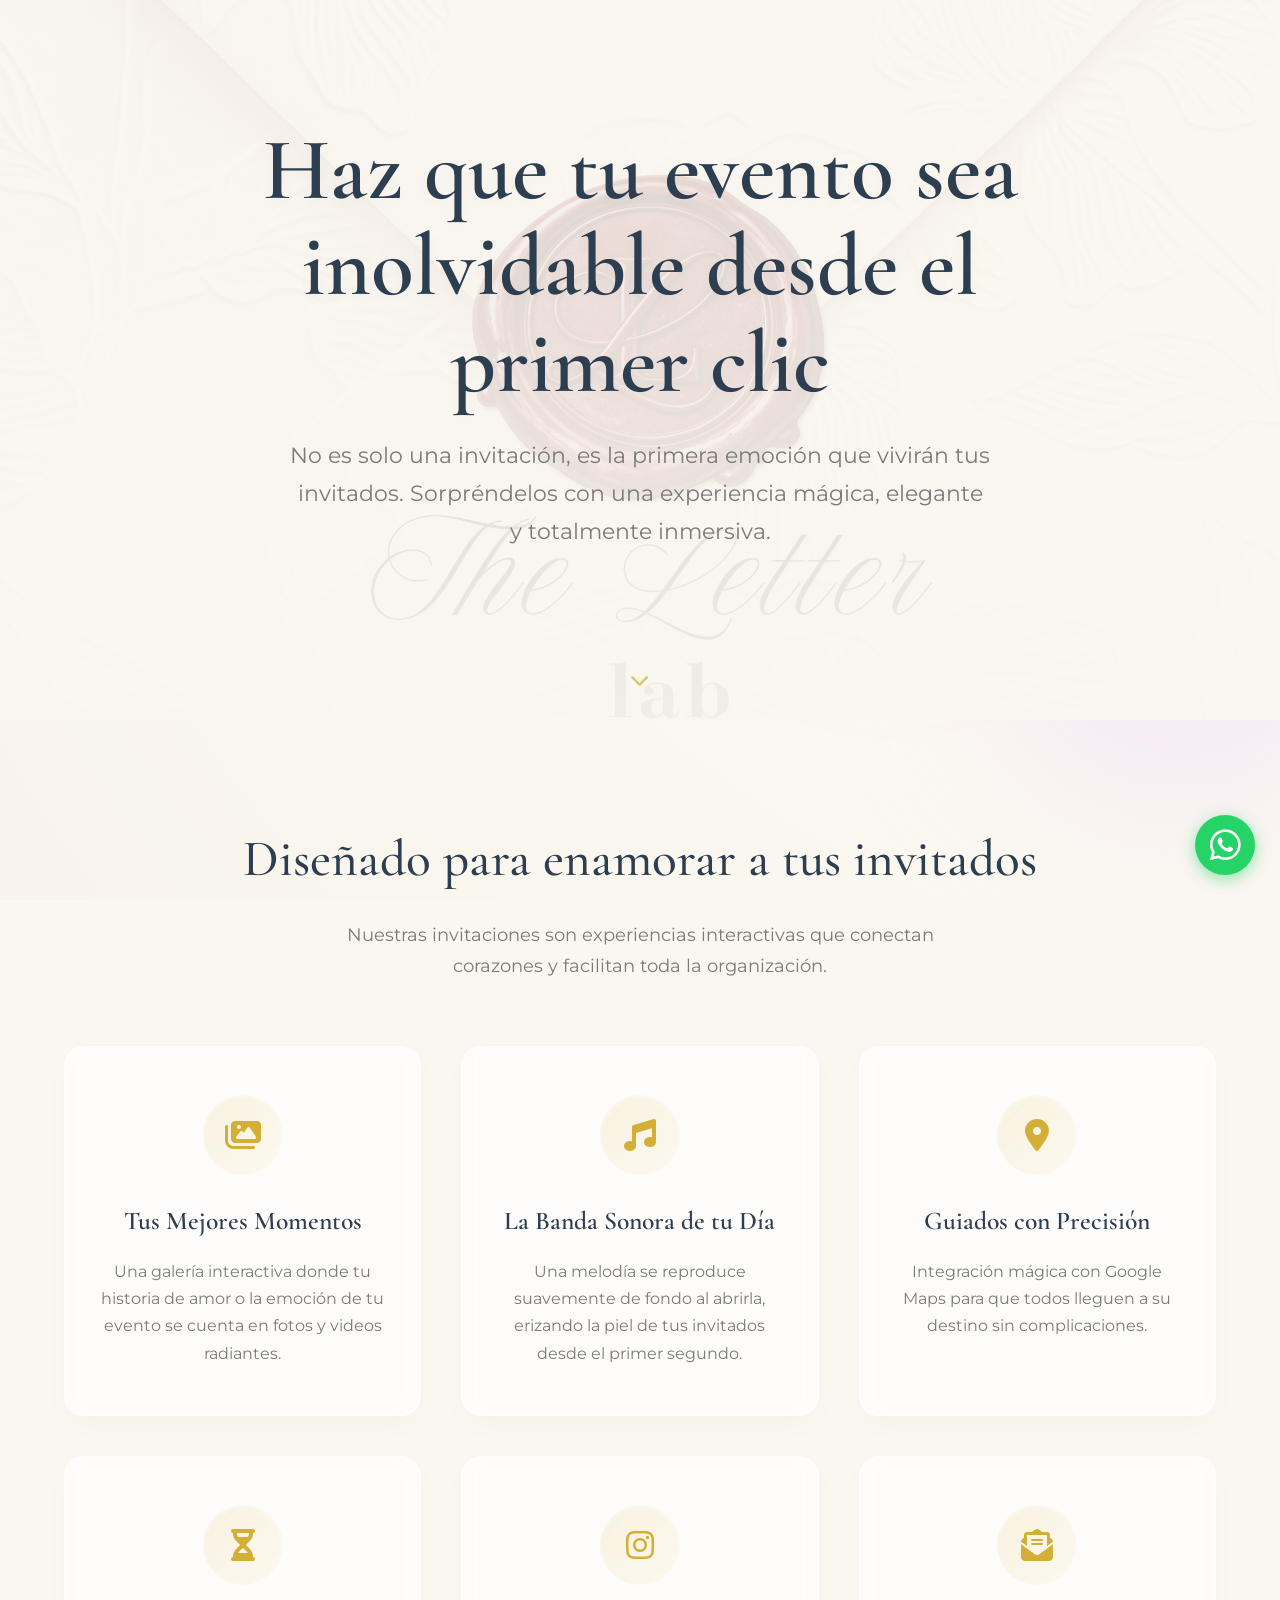
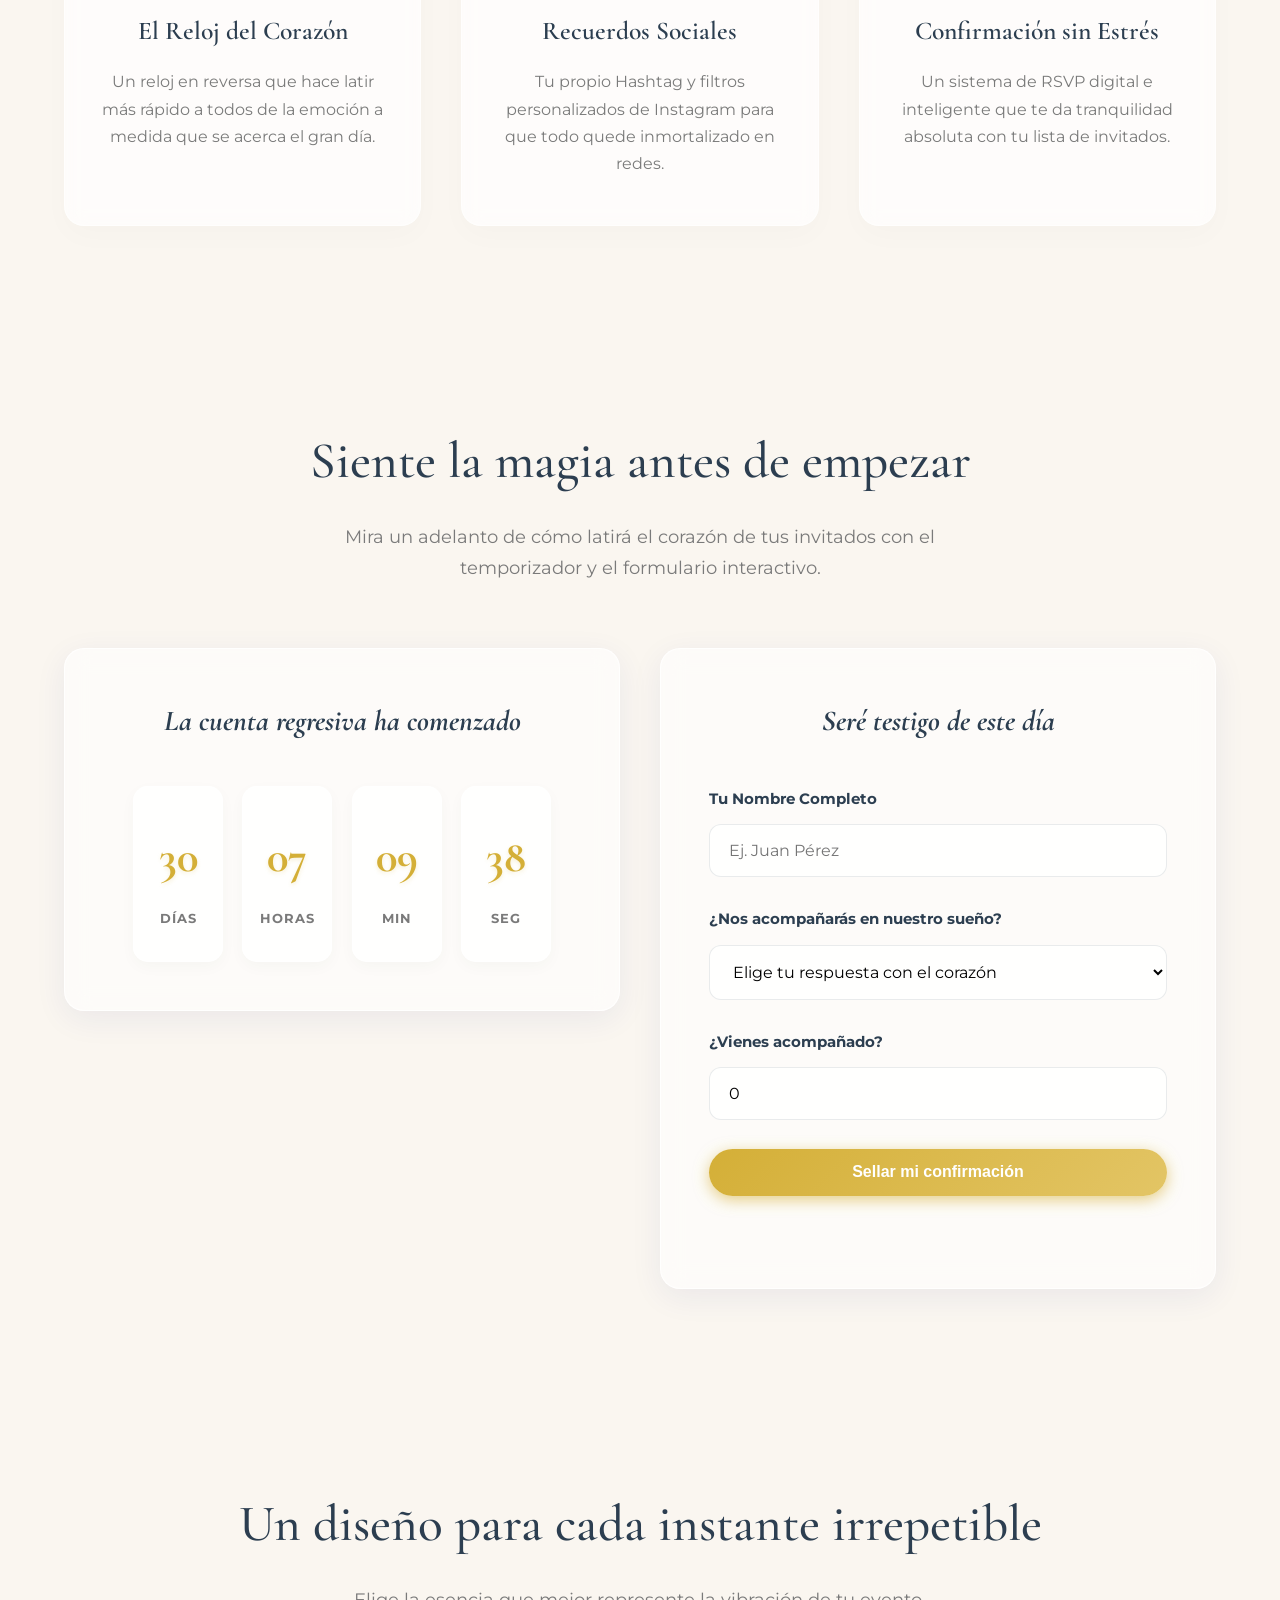
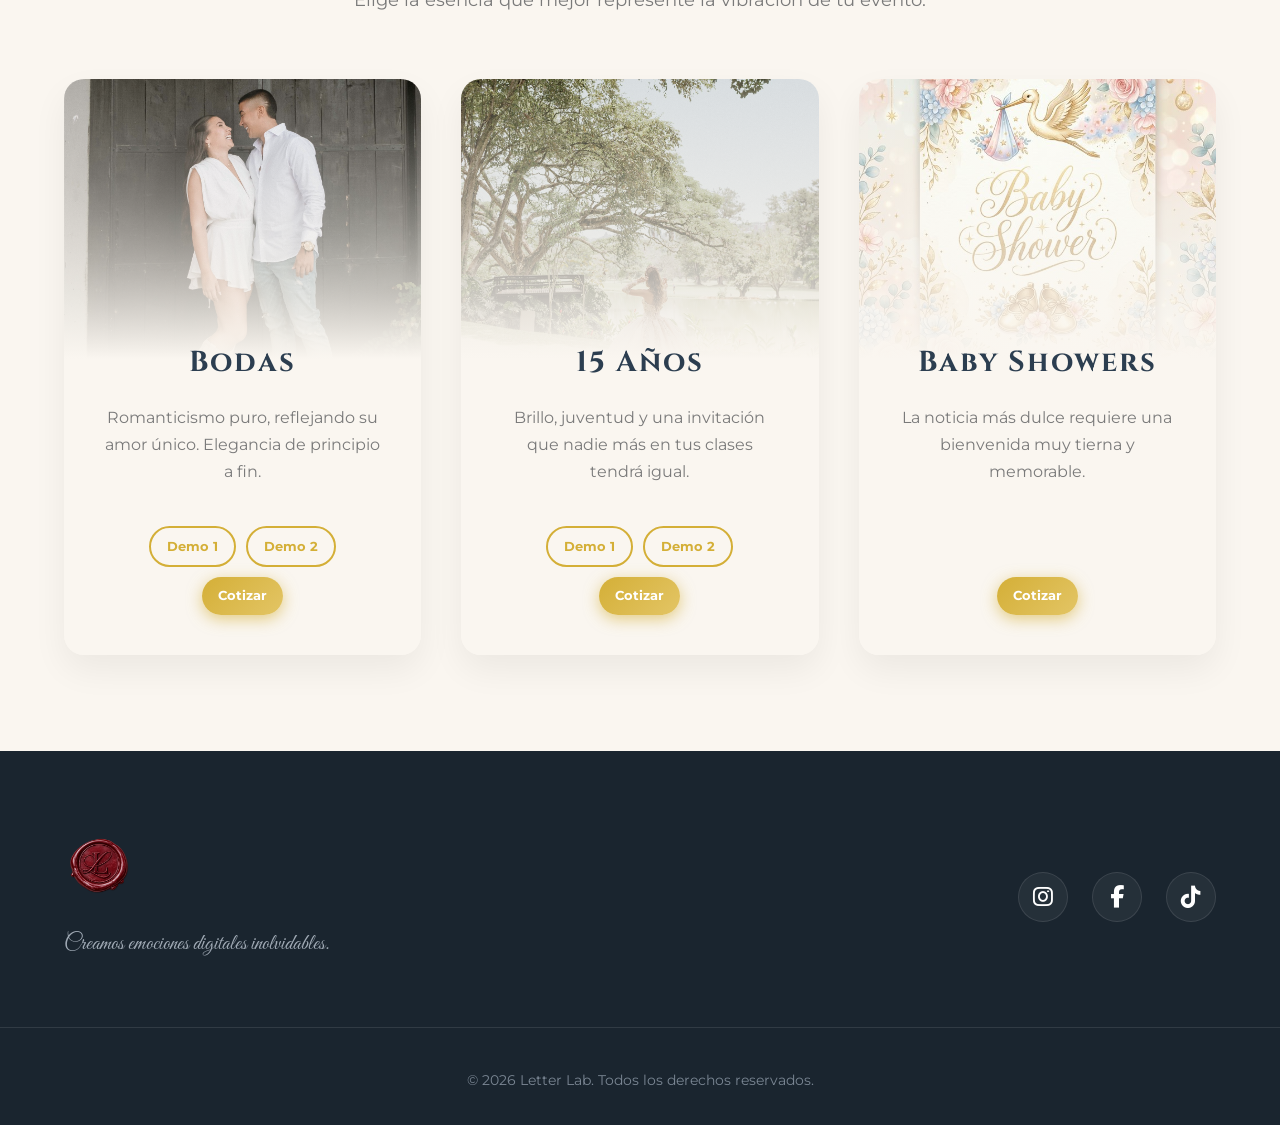
==== index.html @ 0511880d "Add files via upload" ====
<!DOCTYPE html>
<html lang="es">
<head>
    <meta charset="UTF-8">
    <meta name="viewport" content="width=device-width, initial-scale=1.0">
    <title>Letter Lab | Invitaciones Digitales</title>
    <!-- Google Fonts -->
    <link href="https://fonts.googleapis.com/css2?family=Cormorant+Garamond:ital,wght@0,300;0,400;0,500;0,600;0,700;1,400&family=Montserrat:wght@300;400;500;600;700&family=Great+Vibes&family=Cinzel:wght@400;700&display=swap" rel="stylesheet">
    <!-- Font Awesome for Icons -->
    <link rel="stylesheet" href="https://cdnjs.cloudflare.com/ajax/libs/font-awesome/6.4.0/css/all.min.css">
    <link rel="stylesheet" href="styles.css">
</head>
<body>
    <!-- Fondo Mágico (Partículas/Orbes) -->
    <div class="magic-background">
        <div class="orb orb-1"></div>
        <div class="orb orb-2"></div>
        <div class="orb orb-3"></div>
    </div>



    <main>
        <!-- Hero Section -->
        <section class="hero reveal">
            <div class="hero-content container">
                <h1 class="split-text">Haz que tu evento sea inolvidable desde el primer clic</h1>
                <p>No es solo una invitación, es la primera emoción que vivirán tus invitados. Sorpréndelos con una experiencia mágica, elegante y totalmente inmersiva.</p>
            </div>
            <!-- Scroll Indicator -->
            <div class="scroll-indicator">
                <i class="fa-solid fa-chevron-down bounce"></i>
            </div>
        </section>

        <!-- Features Section -->
        <section class="features container section-padding">
            <div class="section-header reveal">
                <h2>Diseñado para enamorar a tus invitados</h2>
                <p>Nuestras invitaciones son experiencias interactivas que conectan corazones y facilitan toda la organización.</p>
            </div>
            <div class="features-grid">
                <div class="feature-card reveal" style="transition-delay: 0.1s;">
                    <div class="icon-wrapper floating-icon"><i class="fa-solid fa-images"></i></div>
                    <h3>Tus Mejores Momentos</h3>
                    <p>Una galería interactiva donde tu historia de amor o la emoción de tu evento se cuenta en fotos y videos radiantes.</p>
                </div>
                <div class="feature-card reveal" style="transition-delay: 0.2s;">
                    <div class="icon-wrapper floating-icon"><i class="fa-solid fa-music"></i></div>
                    <h3>La Banda Sonora de tu Día</h3>
                    <p>Una melodía se reproduce suavemente de fondo al abrirla, erizando la piel de tus invitados desde el primer segundo.</p>
                </div>
                <div class="feature-card reveal" style="transition-delay: 0.3s;">
                    <div class="icon-wrapper floating-icon"><i class="fa-solid fa-location-dot"></i></div>
                    <h3>Guiados con Precisión</h3>
                    <p>Integración mágica con Google Maps para que todos lleguen a su destino sin complicaciones.</p>
                </div>
                <div class="feature-card reveal" style="transition-delay: 0.4s;">
                    <div class="icon-wrapper floating-icon"><i class="fa-solid fa-hourglass-half"></i></div>
                    <h3>El Reloj del Corazón</h3>
                    <p>Un reloj en reversa que hace latir más rápido a todos de la emoción a medida que se acerca el gran día.</p>
                </div>
                <div class="feature-card reveal" style="transition-delay: 0.5s;">
                    <div class="icon-wrapper floating-icon"><i class="fa-brands fa-instagram"></i></div>
                    <h3>Recuerdos Sociales</h3>
                    <p>Tu propio Hashtag y filtros personalizados de Instagram para que todo quede inmortalizado en redes.</p>
                </div>
                <div class="feature-card reveal" style="transition-delay: 0.6s;">
                    <div class="icon-wrapper floating-icon"><i class="fa-solid fa-envelope-open-text"></i></div>
                    <h3>Confirmación sin Estrés</h3>
                    <p>Un sistema de RSVP digital e inteligente que te da tranquilidad absoluta con tu lista de invitados.</p>
                </div>
            </div>
        </section>

        <!-- Demo Section -->
        <section class="demo-section section-padding">
            <div class="container">
                <div class="section-header reveal">
                    <h2>Siente la magia antes de empezar</h2>
                    <p>Mira un adelanto de cómo latirá el corazón de tus invitados con el temporizador y el formulario interactivo.</p>
                </div>
                
                <div class="demo-container">
                    <!-- Countdown Demo -->
                    <div class="countdown-demo card glass-card reveal" style="transition-delay: 0.1s;">
                        <h3>La cuenta regresiva ha comenzado</h3>
                        <div class="countdown-timer" id="countdown">
                            <div class="time-box">
                                <span class="time-value" id="days">00</span>
                                <span class="time-label">Días</span>
                            </div>
                            <div class="time-box">
                                <span class="time-value" id="hours">00</span>
                                <span class="time-label">Horas</span>
                            </div>
                            <div class="time-box">
                                <span class="time-value" id="minutes">00</span>
                                <span class="time-label">Min</span>
                            </div>
                            <div class="time-box">
                                <span class="time-value" id="seconds">00</span>
                                <span class="time-label">Seg</span>
                            </div>
                        </div>
                    </div>

                    <!-- RSVP Form Demo -->
                    <div class="rsvp-demo card glass-card reveal" style="transition-delay: 0.3s;">
                        <h3>Seré testigo de este día</h3>
                        <form id="rsvp-form" class="rsvp-form">
                            <div class="form-group">
                                <label for="name">Tu Nombre Completo</label>
                                <input type="text" id="name" name="name" required placeholder="Ej. Juan Pérez">
                            </div>
                            <div class="form-group">
                                <label for="attendance">¿Nos acompañarás en nuestro sueño?</label>
                                <select id="attendance" name="attendance" required>
                                    <option value="" disabled selected>Elige tu respuesta con el corazón</option>
                                    <option value="yes">¡Sí, estaré allí celebrando!</option>
                                    <option value="no">Lamentablemente los acompañaré de corazón</option>
                                </select>
                            </div>
                            <div class="form-group">
                                <label for="guests">¿Vienes acompañado?</label>
                                <input type="number" id="guests" name="guests" min="0" max="5" value="0">
                            </div>
                            <button type="submit" class="btn btn-primary btn-block btn-magic">Sellar mi confirmación</button>
                            <p id="form-message" class="form-message"></p>
                        </form>
                    </div>
                </div>
            </div>
        </section>

        <!-- Categories Section -->
        <section class="categories container section-padding">
            <div class="section-header reveal">
                <h2>Un diseño para cada instante irrepetible</h2>
                <p>Elige la esencia que mejor represente la vibración de tu evento.</p>
            </div>
            <div class="categories-grid">
                <!-- Card 1 -->
                <div class="category-card reveal" style="transition-delay: 0.1s;">
                    <div class="card-image bg-bodas">
                        <div class="overlay gradient-overlay"></div>
                    </div>
                    <div class="card-content glassmorphism">
                        <h3>Bodas</h3>
                        <p>Romanticismo puro, reflejando su amor único. Elegancia de principio a fin.</p>
                        <div style="display: flex; gap: 10px; justify-content: center; flex-wrap: wrap;">
                            <a href="WEDDING INVITATION/index.html" target="_blank" class="btn btn-secondary" style="font-size: 0.8rem; padding: 0.5rem 1rem;">Demo 1</a>
                            <a href="WEDDING INVITATION 2/index.html" target="_blank" class="btn btn-secondary" style="font-size: 0.8rem; padding: 0.5rem 1rem;">Demo 2</a>
                            <a href="https://wa.me/1234567890?text=Quiero%20conocer%20la%20magia%20para%20mi%20Boda" target="_blank" class="btn btn-primary" style="font-size: 0.8rem; padding: 0.5rem 1rem;">Cotizar</a>
                        </div>
                    </div>
                </div>
                <!-- Card 2 -->
                <div class="category-card reveal" style="transition-delay: 0.2s;">
                    <div class="card-image bg-15">
                        <div class="overlay gradient-overlay"></div>
                    </div>
                    <div class="card-content glassmorphism">
                        <h3>15 Años</h3>
                        <p>Brillo, juventud y una invitación que nadie más en tus clases tendrá igual.</p>
                        <div style="display: flex; gap: 10px; justify-content: center; flex-wrap: wrap;">
                            <a href="INVITACION DIGITAL 15 AÑOS/index.html" target="_blank" class="btn btn-secondary" style="font-size: 0.8rem; padding: 0.5rem 1rem;">Demo 1</a>
                            <a href="INVITACION DIGITAL 15 AÑOS 2/index.html" target="_blank" class="btn btn-secondary" style="font-size: 0.8rem; padding: 0.5rem 1rem;">Demo 2</a>
                            <a href="https://wa.me/1234567890?text=Quiero%20conocer%20la%20magia%20para%20mis%2015" target="_blank" class="btn btn-primary" style="font-size: 0.8rem; padding: 0.5rem 1rem;">Cotizar</a>
                        </div>
                    </div>
                </div>
                <!-- Card 3 -->
                <div class="category-card reveal" style="transition-delay: 0.3s;">
                    <div class="card-image bg-baby">
                        <div class="overlay gradient-overlay"></div>
                    </div>
                    <div class="card-content glassmorphism">
                        <h3>Baby Showers</h3>
                        <p>La noticia más dulce requiere una bienvenida muy tierna y memorable.</p>
                        <div style="display: flex; gap: 10px; justify-content: center; flex-wrap: wrap;">
                            <a href="https://wa.me/1234567890?text=Quiero%20conocer%20la%20magia%20para%20mi%20Baby%20Shower" target="_blank" class="btn btn-primary" style="font-size: 0.8rem; padding: 0.5rem 1rem;">Cotizar</a>
                        </div>
                    </div>
                </div>
            </div>
        </section>
    </main>

    <!-- Footer -->
    <footer class="footer reveal">
        <div class="container footer-content">
            <div class="footer-brand">
                <img src="Logo letter lab .PNG" alt="Letter Lab Logo" class="footer-logo">
                <p>Creamos emociones digitales inolvidables.</p>
            </div>
            <div class="footer-social">
                <a href="#" aria-label="Instagram"><i class="fa-brands fa-instagram"></i></a>
                <a href="#" aria-label="Facebook"><i class="fa-brands fa-facebook-f"></i></a>
                <a href="#" aria-label="TikTok"><i class="fa-brands fa-tiktok"></i></a>
            </div>
        </div>
        <div class="footer-bottom">
            <p>&copy; 2026 Letter Lab. Todos los derechos reservados.</p>
        </div>
    </footer>

    <!-- Botón Whatsapp Flotante Mágico -->
    <a href="https://wa.me/1234567890" class="floating-wa pulse-wa" target="_blank" aria-label="Chat en WhatsApp">
        <i class="fa-brands fa-whatsapp"></i>
        <span class="tooltip-wa">¡Creemos magia!</span>
    </a>

    <script src="script.js"></script>
</body>
</html>
---- styles.css ----
/* --- Variables & Base Styles --- */
:root {
    /* Magical color palette: Dreams & Champagne Gold */
    --primary-color: #D4AF37; /* Metallic Gold */
    --primary-hover: #b38b43;
    --primary-glow: rgba(212, 175, 55, 0.6);
    --secondary-color: #2c3e50; 
    --bg-color: #FAF6F0; /* Warm elegant off-white */
    --bg-alt: #F0EAE1;
    --text-color: #4a4a4a; /* Softer profound text */
    --text-light: #7a7a7a;
    --white: #ffffff;
    --border-radius: 20px;
    --transition: all 0.4s cubic-bezier(0.25, 0.8, 0.25, 1);
    
    --font-heading: 'Cormorant Garamond', serif;
    --font-body: 'Montserrat', sans-serif;
    --font-accent: 'Great Vibes', cursive;
    --font-display: 'Cinzel', serif;
    
    --glass-bg: rgba(255, 255, 255, 0.6);
    --glass-border: rgba(255, 255, 255, 0.8);
    --glass-shadow: 0 8px 32px 0 rgba(31, 38, 135, 0.07);
}

* {
    margin: 0;
    padding: 0;
    box-sizing: border-box;
    scroll-behavior: smooth;
}

html {
    overflow-x: hidden;
    width: 100%;
    margin: 0;
    padding: 0;
    box-sizing: border-box;
}

body {
    font-family: var(--font-body);
    background-color: var(--bg-color);
    color: var(--text-color);
    line-height: 1.7;
    -webkit-font-smoothing: antialiased;
    width: 100%;
    overflow-x: hidden;
    position: relative;
    margin: 0;
    padding: 0;
}

/* Base magical background */
.magic-background {
    position: fixed;
    top: 0;
    left: 0;
    width: 100vw;
    height: 100vh;
    z-index: -1;
    overflow: hidden;
    background: radial-gradient(circle at top right, #fffdf8, #f8f4eb);
}

/* Floating Orbs for "Magical" effect */
.orb {
    position: absolute;
    border-radius: 50%;
    filter: blur(80px);
    opacity: 0.4;
    animation: floatOrb 20s infinite ease-in-out;
}

.orb-1 {
    width: 300px;
    height: 300px;
    background: #FFDDA1;
    top: -100px;
    left: -100px;
    animation-delay: 0s;
}

.orb-2 {
    width: 400px;
    height: 400px;
    background: #E8D3F9; /* Very faint magical lavender */
    bottom: 10%;
    right: -100px;
    animation-delay: -5s;
}

.orb-3 {
    width: 250px;
    height: 250px;
    background: #D4AF37;
    top: 40%;
    left: 60%;
    animation-delay: -10s;
    opacity: 0.15;
}

@keyframes floatOrb {
    0%, 100% { transform: translate(0, 0) scale(1); }
    25% { transform: translate(50px, 50px) scale(1.1); }
    50% { transform: translate(0, 100px) scale(0.9); }
    75% { transform: translate(-50px, 50px) scale(1.05); }
}


img {
    max-width: 100%;
    height: auto;
    display: block;
}

a {
    text-decoration: none;
    color: inherit;
    transition: var(--transition);
}

/* --- UI Classes --- */
.container {
    width: 90%;
    max-width: 1200px;
    margin: 0 auto;
}

.section-padding {
    padding: 6rem 0;
}

.section-header {
    text-align: center;
    margin-bottom: 4rem;
}

.section-header h2 {
    font-family: var(--font-heading);
    font-size: clamp(2.2rem, 5vw, 3.2rem);
    font-weight: 500;
    color: var(--secondary-color);
    margin-bottom: 1rem;
}

.section-header p {
    color: var(--text-light);
    max-width: 650px;
    margin: 0 auto;
    font-size: clamp(1rem, 2vw, 1.15rem);
}

/* Glassmorphism utility */
.glass-card {
    background: var(--glass-bg);
    backdrop-filter: blur(12px);
    -webkit-backdrop-filter: blur(12px);
    border: 1px solid var(--glass-border);
    box-shadow: var(--glass-shadow);
}

/* Scroll Reveal Animations */
.reveal {
    opacity: 0;
    transform: translateY(30px);
    transition: opacity 1.2s cubic-bezier(0.2, 0.8, 0.2, 1), transform 1.2s cubic-bezier(0.2, 0.8, 0.2, 1);
}

.reveal.active {
    opacity: 1;
    transform: translateY(0);
}

/* Magical Floating Animation */
@keyframes magicalFloat {
    0% { transform: translateY(0); }
    50% { transform: translateY(-10px); }
    100% { transform: translateY(0); }
}

.floating-icon {
    animation: magicalFloat 4s ease-in-out infinite;
}

/* --- Buttons --- */
.btn {
    display: inline-flex;
    align-items: center;
    justify-content: center;
    gap: 0.5rem;
    padding: 0.9rem 1.8rem;
    border-radius: 50px;
    font-weight: 700;
    transition: var(--transition);
    cursor: pointer;
    border: none;
    text-align: center;
    font-size: 1rem;
    position: relative;
    overflow: hidden;
    z-index: 1;
}

.btn-primary {
    background: linear-gradient(135deg, var(--primary-color), #E3C565);
    color: var(--white);
    box-shadow: 0 4px 15px var(--primary-glow);
}

.btn-primary::before {
    content: '';
    position: absolute;
    top: 0; left: -100%; width: 100%; height: 100%;
    background: linear-gradient(90deg, transparent, rgba(255,255,255,0.4), transparent);
    transition: 0.5s;
    z-index: -1;
}

.btn-primary:hover {
    transform: translateY(-3px) scale(1.02);
    box-shadow: 0 8px 25px var(--primary-glow);
    color: var(--white);
}

.btn-primary:hover::before {
    left: 100%;
}

.btn-secondary {
    background-color: transparent;
    border: 2px solid var(--primary-color);
    color: var(--primary-color);
}

.btn-secondary:hover {
    background-color: var(--primary-color);
    color: var(--white);
    box-shadow: 0 5px 15px var(--primary-glow);
    transform: translateY(-2px);
}

.btn-outline {
    border: 1px solid rgba(44, 62, 80, 0.3);
    color: var(--secondary-color);
    padding: 0.6rem 1.5rem;
    font-size: 0.9rem;
    border-radius: 30px;
    backdrop-filter: blur(5px);
}

.btn-outline:hover {
    background-color: var(--secondary-color);
    color: var(--white);
    border-color: var(--secondary-color);
}

.btn-large {
    padding: 1.2rem 2.5rem;
    font-size: 1.15rem;
}

.btn-block {
    width: 100%;
}



/* --- Hero Section --- */
.hero {
    min-height: 80vh;
    display: flex;
    align-items: center;
    position: relative;
    /* Por defecto para PC: Cover suave con gradiente a 0.85 */
    background: linear-gradient(to bottom, rgba(250,246,240,0.85), rgba(250,246,240,0.95)), url("Logo y nombre sobre .jpg.jpeg") center/cover no-repeat;
    text-align: center;
}

@media (max-width: 767px) {
    .hero {
        /* Volvemos a un layout sólido universal. Eliminamos vw que rompe en algunos iPhones */
        min-height: 80vh;
        padding-top: 15%; /* Espacio seguro genérico */
        padding-bottom: 2rem;
        
        /* Imagen de fondo centrada cubriendo todo (el iPhone hará el zoom necesario) y oscurecida para leer todo bien a cualquier tamaño */
        background: linear-gradient(to bottom, rgba(250,246,240,0.8) 0%, rgba(250,246,240,0.95) 100%), url("Logo y nombre sobre .jpg.jpeg") center/cover no-repeat;
    }
}

.hero-content {
    max-width: 850px;
    margin: 0 auto;
    z-index: 10;
}

.badge {
    display: inline-block;
    background: linear-gradient(135deg, rgba(212, 175, 55, 0.2), rgba(212, 175, 55, 0.05));
    border: 1px solid rgba(212, 175, 55, 0.3);
    color: var(--primary-color);
    padding: 0.5rem 1.5rem;
    border-radius: 20px;
    font-weight: 700;
    font-size: 0.85rem;
    margin-bottom: 1.8rem;
    letter-spacing: 2px;
    text-transform: uppercase;
}

.glowing-pulse {
    animation: glowPulse 2s infinite alternate;
}

@keyframes glowPulse {
    0% { box-shadow: 0 0 5px rgba(212,175,55,0.1); }
    100% { box-shadow: 0 0 15px rgba(212,175,55,0.5); border-color: rgba(212,175,55,0.6); }
}

.hero h1 {
    font-family: var(--font-heading);
    font-size: clamp(3.5rem, 8vw, 5.5rem);
    font-weight: 600;
    color: var(--secondary-color);
    margin-bottom: 1.5rem;
    line-height: 1.1;
    text-shadow: 0 4px 15px rgba(0,0,0,0.03);
}

.hero p {
    font-size: clamp(1.1rem, 2.5vw, 1.4rem);
    color: var(--text-light);
    margin-bottom: 3rem;
    max-width: 700px;
    margin-left: auto;
    margin-right: auto;
}

.scroll-indicator {
    position: absolute;
    bottom: 30px;
    left: 50%;
    transform: translateX(-50%);
    display: flex;
    flex-direction: column;
    align-items: center;
    color: var(--primary-color);
    font-size: 0.85rem;
    font-weight: 600;
    letter-spacing: 1px;
    text-transform: uppercase;
    opacity: 0.7;
}

.bounce {
    margin-top: 10px;
    font-size: 1.2rem;
    animation: bounce 2s infinite;
}

@keyframes bounce {
    0%, 20%, 50%, 80%, 100% { transform: translateY(0); }
    40% { transform: translateY(-10px); }
    60% { transform: translateY(-5px); }
}

/* --- Features Section (Grid) --- */
.features {
    position: relative;
    z-index: 2;
}

.features-grid {
    display: grid;
    grid-template-columns: 1fr;
    gap: 2.5rem;
}

.feature-card {
    background: rgba(255, 255, 255, 0.7);
    backdrop-filter: blur(10px);
    padding: 3rem 2rem;
    border-radius: var(--border-radius);
    text-align: center;
    transition: var(--transition);
    border: 1px solid rgba(255,255,255,0.5);
    box-shadow: 0 10px 30px rgba(0,0,0,0.02);
    position: relative;
    overflow: hidden;
    z-index: 1;
}

.feature-card::before {
    content: '';
    position: absolute;
    top: 0;
    left: -150%;
    width: 60%;
    height: 100%;
    background: linear-gradient(to right, transparent, rgba(255,255,255,0.7), transparent);
    transform: skewX(-20deg);
    transition: 0.7s cubic-bezier(0.25, 0.8, 0.25, 1);
    z-index: -1;
}

.feature-card:hover {
    transform: translateY(-12px);
    background: rgba(255, 255, 255, 0.95);
    box-shadow: 0 20px 40px rgba(212, 175, 55, 0.15), 0 0 20px rgba(212, 175, 55, 0.1);
    border-color: rgba(212, 175, 55, 0.4);
}

.feature-card:hover::before {
    left: 150%;
}

.icon-wrapper {
    width: 80px;
    height: 80px;
    margin: 0 auto 1.5rem;
    background: linear-gradient(135deg, rgba(212, 175, 55, 0.15), rgba(212, 175, 55, 0.05));
    color: var(--primary-color);
    border-radius: 50%;
    display: flex;
    align-items: center;
    justify-content: center;
    font-size: 2rem;
    transition: var(--transition);
    box-shadow: inset 0 2px 5px rgba(255,255,255,0.5);
}

.feature-card:hover .icon-wrapper {
    background: linear-gradient(135deg, var(--primary-color), #E3C565);
    color: var(--white);
    transform: scale(1.1) rotate(5deg);
    box-shadow: 0 10px 25px var(--primary-glow);
}

.feature-card h3 {
    font-family: var(--font-heading);
    font-weight: 600;
    font-size: clamp(1.3rem, 2.8vw, 1.6rem);
    margin-bottom: 1rem;
    color: var(--secondary-color);
}

.feature-card p {
    color: var(--text-light);
    font-size: 1rem;
}

/* --- Demo Section --- */
.demo-section {
    position: relative;
}

.demo-container {
    display: grid;
    grid-template-columns: 1fr;
    gap: 2.5rem;
}

.card {
    padding: 3rem;
    border-radius: var(--border-radius);
}

.card h3 {
    font-family: var(--font-heading);
    text-align: center;
    margin-bottom: 2.5rem;
    color: var(--secondary-color);
    font-size: clamp(1.4rem, 3vw, 1.8rem);
    font-style: italic;
}

.countdown-timer {
    display: flex;
    justify-content: center;
    gap: 1.2rem;
}

.time-box {
    display: flex;
    flex-direction: column;
    align-items: center;
    background: rgba(255,255,255,0.8);
    padding: 1.5rem 1rem;
    border-radius: 15px;
    min-width: 80px;
    box-shadow: 0 5px 15px rgba(0,0,0,0.03);
    border: 1px solid rgba(255,255,255,0.9);
}

.time-value {
    font-family: var(--font-heading);
    font-size: clamp(2rem, 4vw, 2.8rem);
    font-weight: 700;
    color: var(--primary-color);
    text-shadow: 0 2px 4px rgba(212, 175, 55, 0.2);
}

.time-label {
    font-size: 0.8rem;
    color: var(--text-light);
    text-transform: uppercase;
    margin-top: 0.8rem;
    font-weight: 700;
    letter-spacing: 1px;
}

/* Form Styles */
.rsvp-form .form-group {
    margin-bottom: 1.8rem;
}

.rsvp-form label {
    display: block;
    margin-bottom: 0.8rem;
    font-weight: 700;
    color: var(--secondary-color);
    font-size: 0.95rem;
}

.rsvp-form input,
.rsvp-form select {
    width: 100%;
    padding: 1rem 1.2rem;
    border: 1px solid rgba(44, 62, 80, 0.1);
    border-radius: 12px;
    font-family: var(--font-body);
    font-size: 1rem;
    transition: var(--transition);
    background-color: rgba(255,255,255,0.8);
}

.rsvp-form input:focus,
.rsvp-form select:focus {
    outline: none;
    border-color: var(--primary-color);
    background-color: var(--white);
    box-shadow: 0 0 15px rgba(212, 175, 55, 0.15);
}

.form-message {
    margin-top: 1.5rem;
    text-align: center;
    font-size: 1rem;
    font-weight: 700;
    min-height: 20px;
}

.form-message.success { color: #27ae60; }
.form-message.error { color: #e74c3c; }

/* --- Categories Section (Cards) --- */
.categories {
    position: relative;
    z-index: 2;
}

.categories-grid {
    display: grid;
    grid-template-columns: 1fr;
    gap: 2.5rem;
}

.category-card {
    border-radius: var(--border-radius);
    overflow: hidden;
    transition: var(--transition);
    display: flex;
    flex-direction: column;
    position: relative;
    box-shadow: 0 15px 35px rgba(0,0,0,0.06);
    z-index: 1;
}

.category-card::before {
    content: '';
    position: absolute;
    top: 0;
    left: -150%;
    width: 60%;
    height: 100%;
    background: linear-gradient(to right, transparent, rgba(212,175,55,0.4), transparent);
    transform: skewX(-20deg);
    transition: 0.8s cubic-bezier(0.25, 0.8, 0.25, 1);
    z-index: 3;
    pointer-events: none;
}

.category-card:hover {
    transform: translateY(-15px) scale(1.03);
    box-shadow: 0 25px 50px rgba(212, 175, 55, 0.25), 0 0 30px var(--primary-glow);
    border-color: var(--primary-color);
}

.category-card:hover::before {
    left: 150%;
}

/* Dreamy background gradients and real images */
.bg-bodas { background-image: url("img/wedding_card.jpg"); }
.bg-15    { background-image: url("img/15_years_card.jpg"); }
.bg-baby  { background-image: url("img/baby_shower_card.png"); }

.card-image {
    height: 280px; /* Un poco más de altura para lucir las fotos */
    position: relative;
    background-size: cover;
    background-position: center;
    transition: transform 0.6s ease;
}

.category-card:hover .card-image {
    transform: scale(1.1); /* Efecto zoom mágico en la foto */
}

.gradient-overlay {
    position: absolute;
    inset: 0;
    background: linear-gradient(to top, rgba(250, 246, 240, 1), transparent);
}

.card-content {
    padding: 0 2.5rem 2.5rem;
    text-align: center;
    flex-grow: 1;
    display: flex;
    flex-direction: column;
    background: var(--bg-color); /* Matches the overlay blending */
    position: relative;
    z-index: 2;
}

.card-content h3 {
    font-family: var(--font-display);
    font-size: clamp(1.4rem, 2.5vw, 1.8rem);
    letter-spacing: 2px;
    color: var(--secondary-color);
    margin-bottom: 1rem;
    margin-top: -20px;
}

.card-content p {
    color: var(--text-light);
    margin-bottom: 2.5rem;
    flex-grow: 1;
}

/* --- Botón Flotante WhatsApp --- */
.floating-wa {
    position: fixed;
    bottom: 25px; /* Ligeramente más arriba por si hay barras de navegación de celular */
    right: 25px;
    width: 60px;
    height: 60px;
    background-color: #25D366;
    color: white;
    border-radius: 50%;
    display: flex;
    justify-content: center;
    align-items: center;
    font-size: 35px;
    box-shadow: 0 4px 15px rgba(37, 211, 102, 0.5);
    z-index: 1000000; /* Z-index astronómico para que NADA lo tape */
    transition: all 0.3s ease;
    cursor: pointer;
}

.pulse-wa {
    animation: bounceAndPulse 2.5s infinite;
}

@keyframes bounceAndPulse {
    0% { transform: scale(1); box-shadow: 0 0 0 0 rgba(37, 211, 102, 0.7); }
    50% { transform: scale(1.05); box-shadow: 0 0 0 15px rgba(37, 211, 102, 0); }
    100% { transform: scale(1); box-shadow: 0 0 0 0 rgba(37, 211, 102, 0); }
}

.floating-wa:hover {
    transform: scale(1.15) rotate(10deg);
    box-shadow: 0 6px 20px rgba(37, 211, 102, 0.6);
    color: white; /* Maintain icon color */
}

/* Tooltip message next to WhatsApp button */
.tooltip-wa {
    position: absolute;
    right: 75px;
    background-color: white;
    color: #4a4a4a;
    padding: 8px 15px;
    border-radius: 20px;
    font-size: 14px;
    font-weight: bold;
    box-shadow: 0 4px 10px rgba(0,0,0,0.1);
    opacity: 0;
    visibility: hidden;
    transform: translateX(10px);
    transition: all 0.3s ease;
    white-space: nowrap;
}

.tooltip-wa::after {
    content: '';
    position: absolute;
    right: -5px;
    top: 50%;
    transform: translateY(-50%);
    border-width: 6px 0 6px 6px;
    border-style: solid;
    border-color: transparent transparent transparent white;
}

.floating-wa:hover .tooltip-wa {
    opacity: 1;
    visibility: visible;
    transform: translateX(0);
}


/* --- Footer --- */
.footer {
    background-color: #1a252f;
    color: var(--white);
    padding: 5rem 0 2rem;
    position: relative;
    z-index: 2;
}

.footer-content {
    display: flex;
    flex-direction: column;
    align-items: center;
    text-align: center;
    gap: 3rem;
    margin-bottom: 4rem;
}

.footer-logo {
    height: 70px;
    margin-bottom: 1.5rem;
}

.footer-brand p {
    color: #a0aab5;
    font-size: 1.4rem;
    font-family: var(--font-accent);
}

.footer-social {
    display: flex;
    gap: 1.5rem;
}

.footer-social a {
    width: 50px;
    height: 50px;
    border-radius: 50%;
    background: rgba(255,255,255,0.05);
    display: flex;
    align-items: center;
    justify-content: center;
    transition: var(--transition);
    font-size: 1.4rem;
    border: 1px solid rgba(255,255,255,0.1);
}

.footer-social a:hover {
    background: var(--primary-color);
    transform: translateY(-5px);
    border-color: var(--primary-color);
    box-shadow: 0 10px 20px var(--primary-glow);
}

.footer-bottom {
    text-align: center;
    border-top: 1px solid rgba(255,255,255,0.1);
    padding-top: 2.5rem;
    color: #7a8693;
    font-size: 0.9rem;
}

/* --- Media Queries Generales --- */
@media (max-width: 575px) {
    .floating-wa {
        bottom: 20px;
        right: 20px !important;
        width: 55px;
        height: 55px;
        font-size: 30px;
    }
    .tooltip-wa { display: none !important; }

    /* Fix Demo Section Cards */
    .card {
        padding: 1.5rem;
    }

    .countdown-timer {
        gap: 0.5rem;
    }

    .time-box {
        min-width: 65px;
        padding: 1rem 0.5rem;
    }

    .time-value {
        font-size: 1.8rem;
    }

    .time-label {
        font-size: 0.7rem;
        margin-top: 0.5rem;
    }

    .rsvp-form {
        padding: 0; /* Already inside card padding */
    }
}

@media (min-width: 576px) {
    .time-box {
        min-width: 90px;
        padding: 2rem 1rem;
    }
}

@media (min-width: 768px) {
    .features-grid {
        grid-template-columns: repeat(2, 1fr);
    }

    .demo-container {
        grid-template-columns: repeat(2, 1fr);
        align-items: start;
    }
}

@media (min-width: 1024px) {
    .features-grid {
        grid-template-columns: repeat(3, 1fr);
    }

    .categories-grid {
        grid-template-columns: repeat(3, 1fr);
    }

    .footer-content {
        flex-direction: row;
        justify-content: space-between;
        text-align: left;
    }
    
    .footer-brand {
        max-width: 350px;
        text-align: left;
    }
}
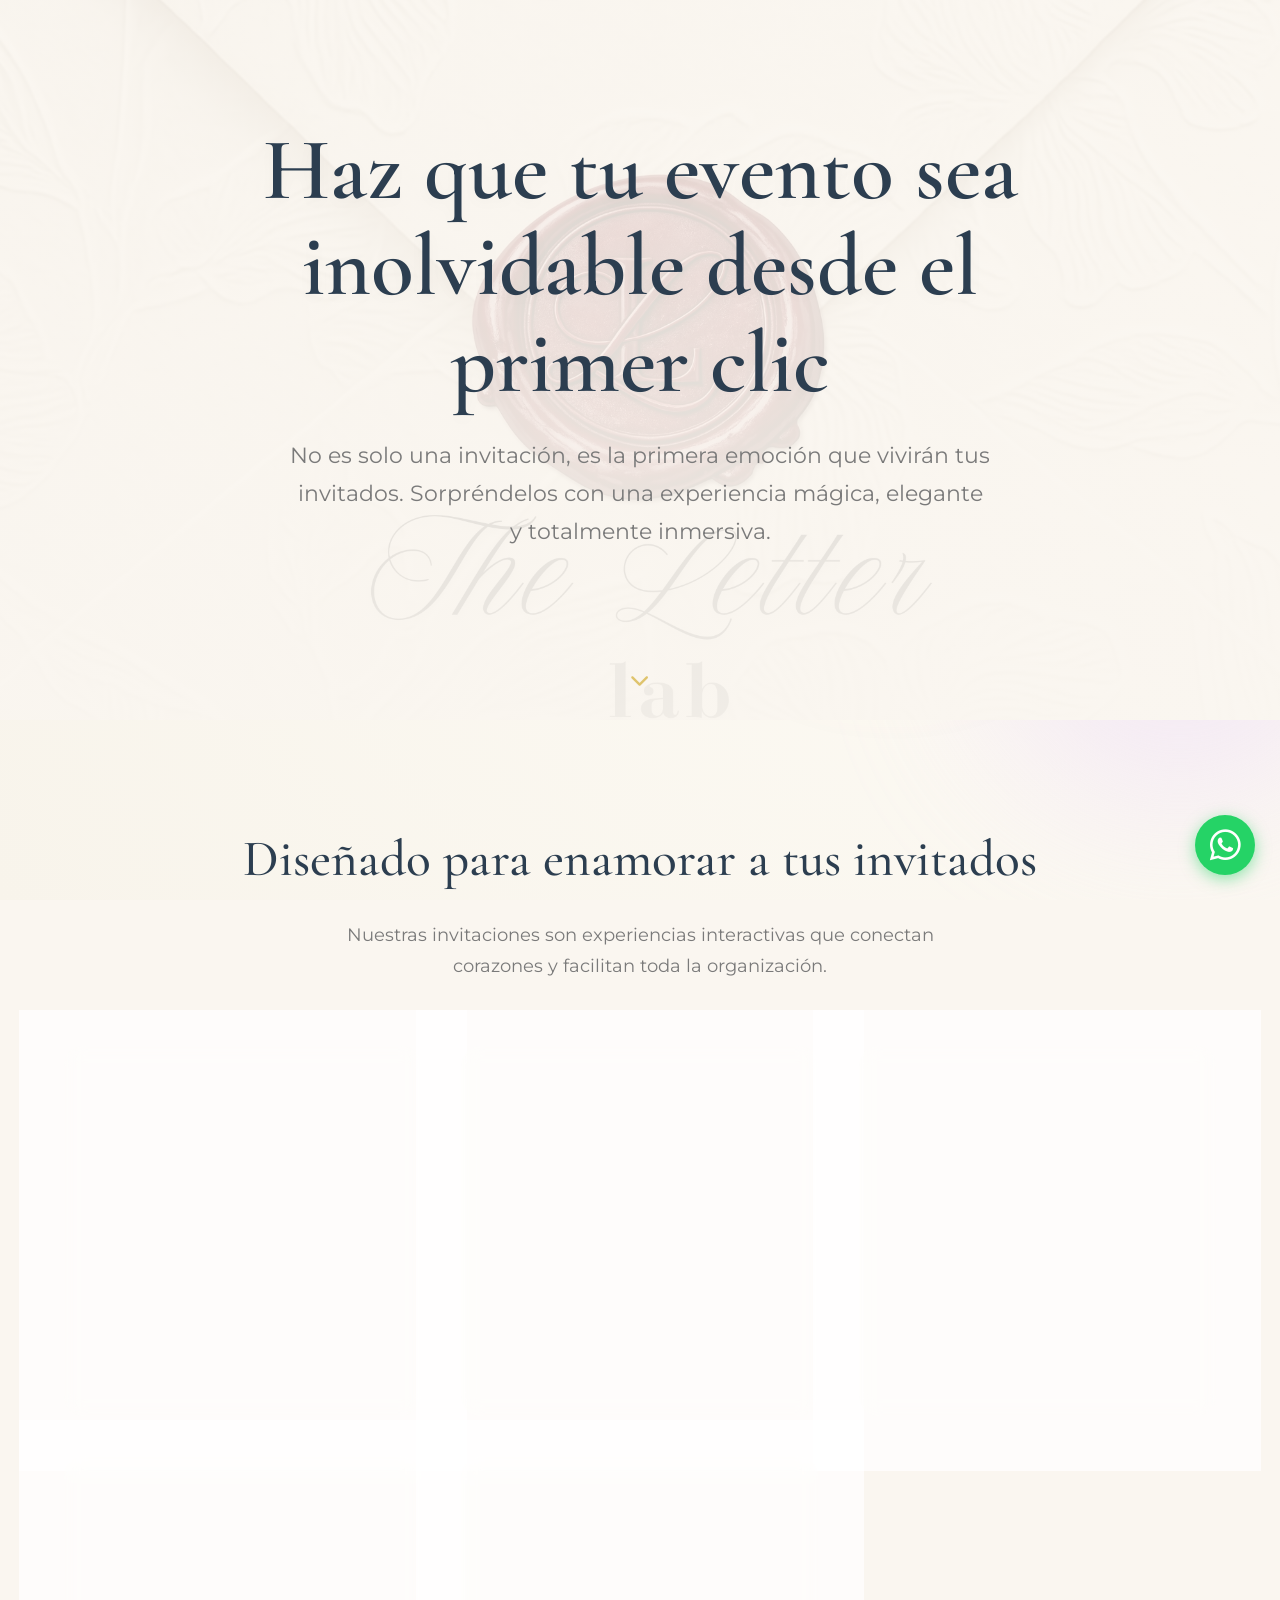
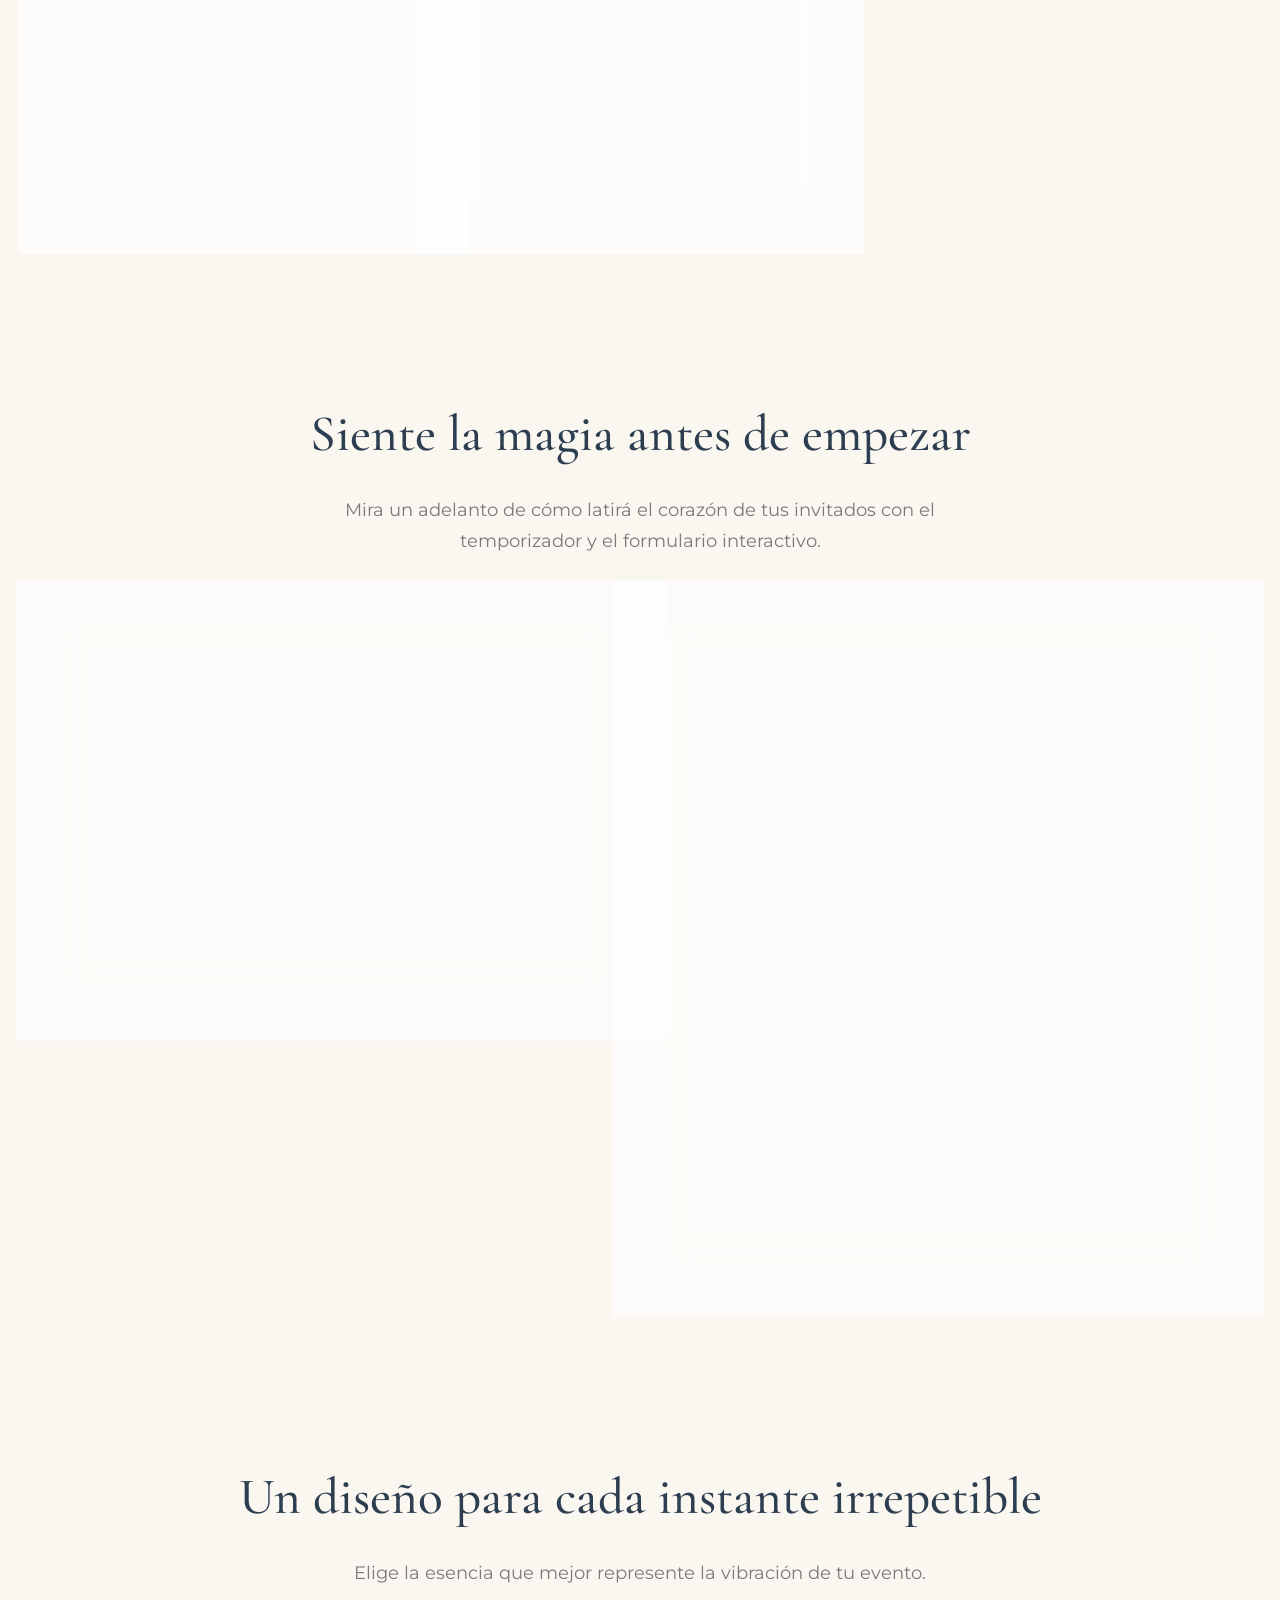
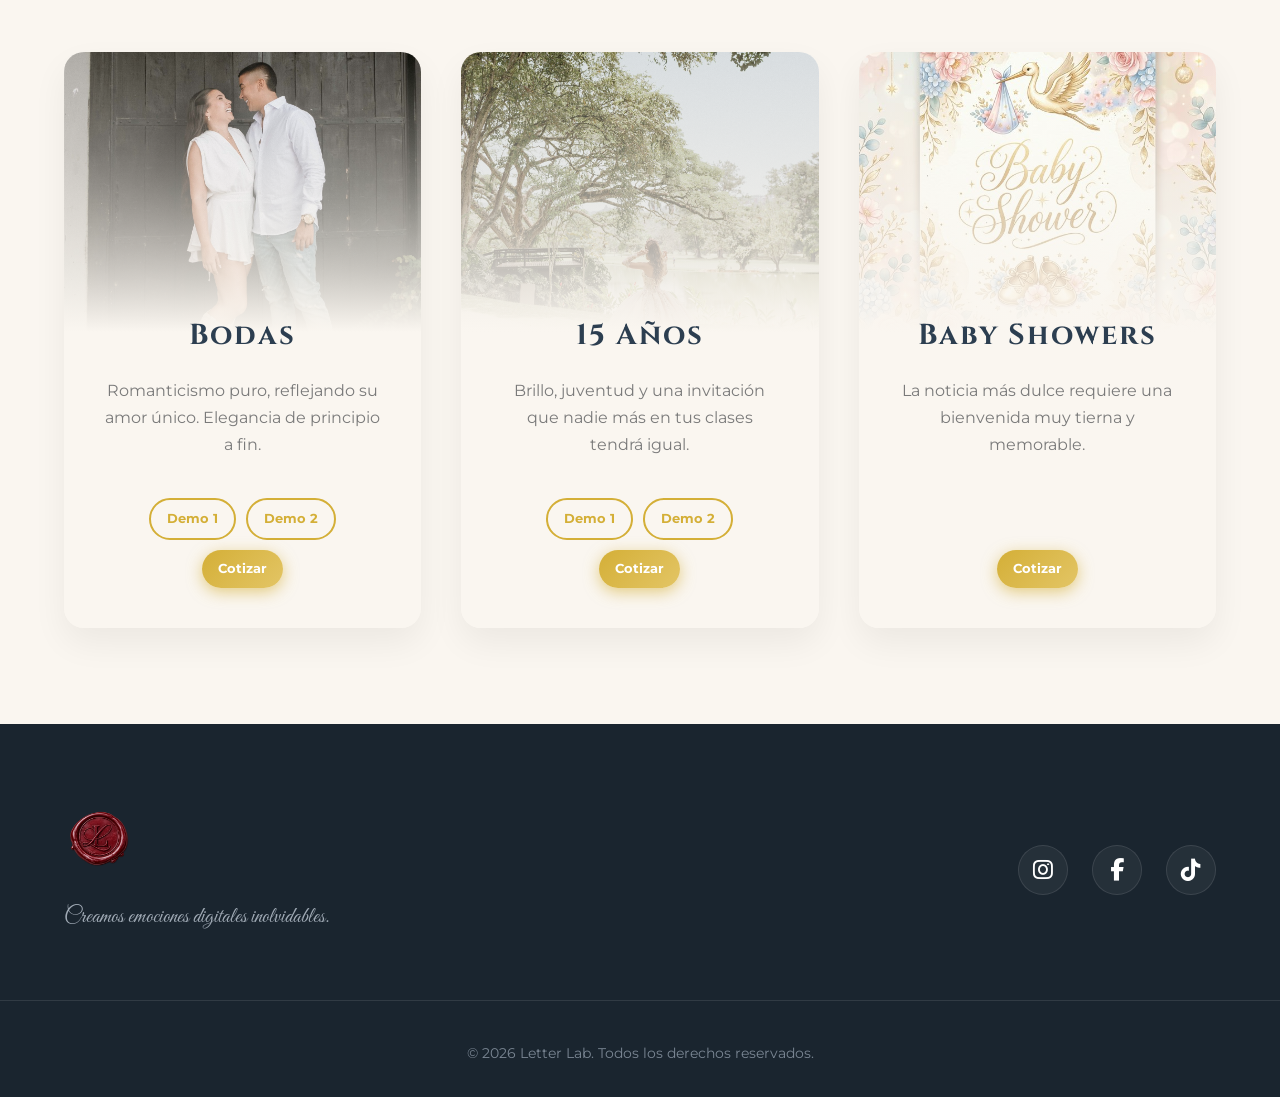
==== commit c25ac058: "Add files via upload" ====
--- a/index.html
+++ b/index.html
@@ -61,11 +61,6 @@
                     <p>Un reloj en reversa que hace latir más rápido a todos de la emoción a medida que se acerca el gran día.</p>
                 </div>
                 <div class="feature-card reveal" style="transition-delay: 0.5s;">
-                    <div class="icon-wrapper floating-icon"><i class="fa-brands fa-instagram"></i></div>
-                    <h3>Recuerdos Sociales</h3>
-                    <p>Tu propio Hashtag y filtros personalizados de Instagram para que todo quede inmortalizado en redes.</p>
-                </div>
-                <div class="feature-card reveal" style="transition-delay: 0.6s;">
                     <div class="icon-wrapper floating-icon"><i class="fa-solid fa-envelope-open-text"></i></div>
                     <h3>Confirmación sin Estrés</h3>
                     <p>Un sistema de RSVP digital e inteligente que te da tranquilidad absoluta con tu lista de invitados.</p>
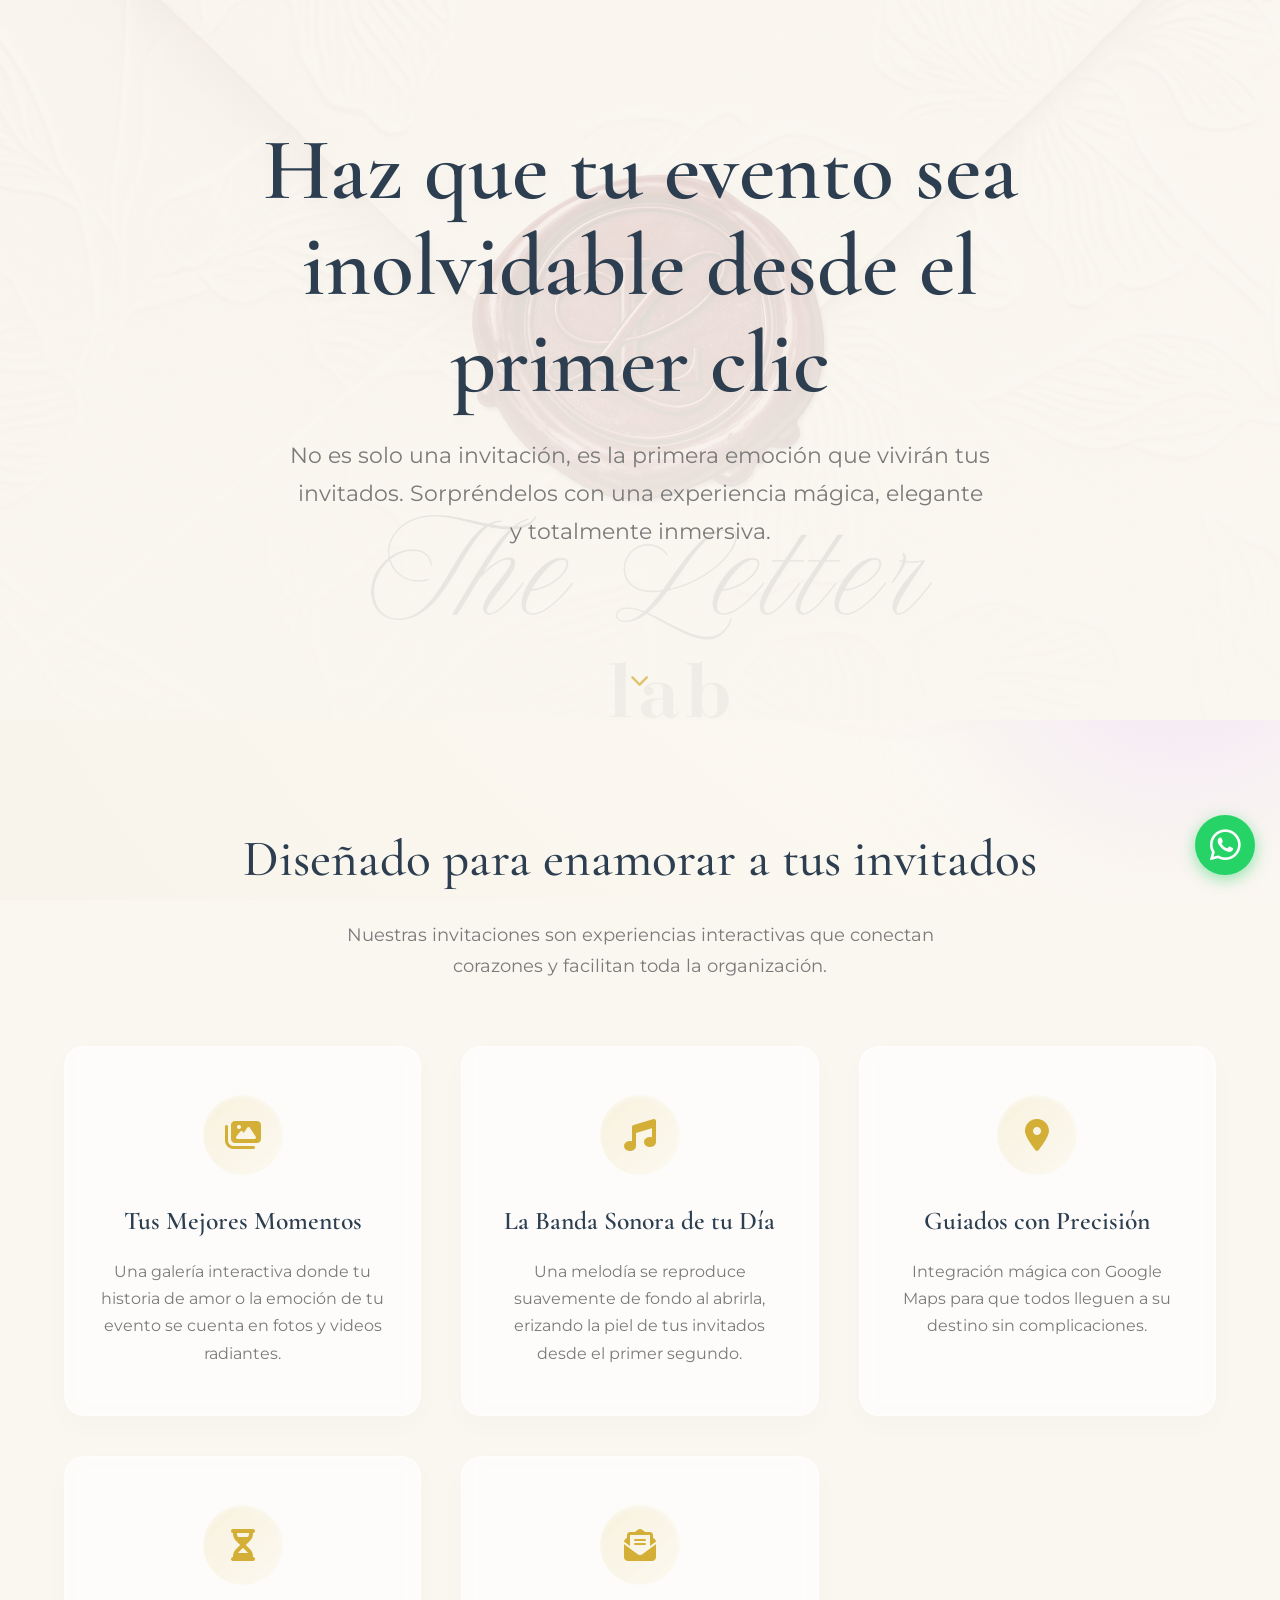
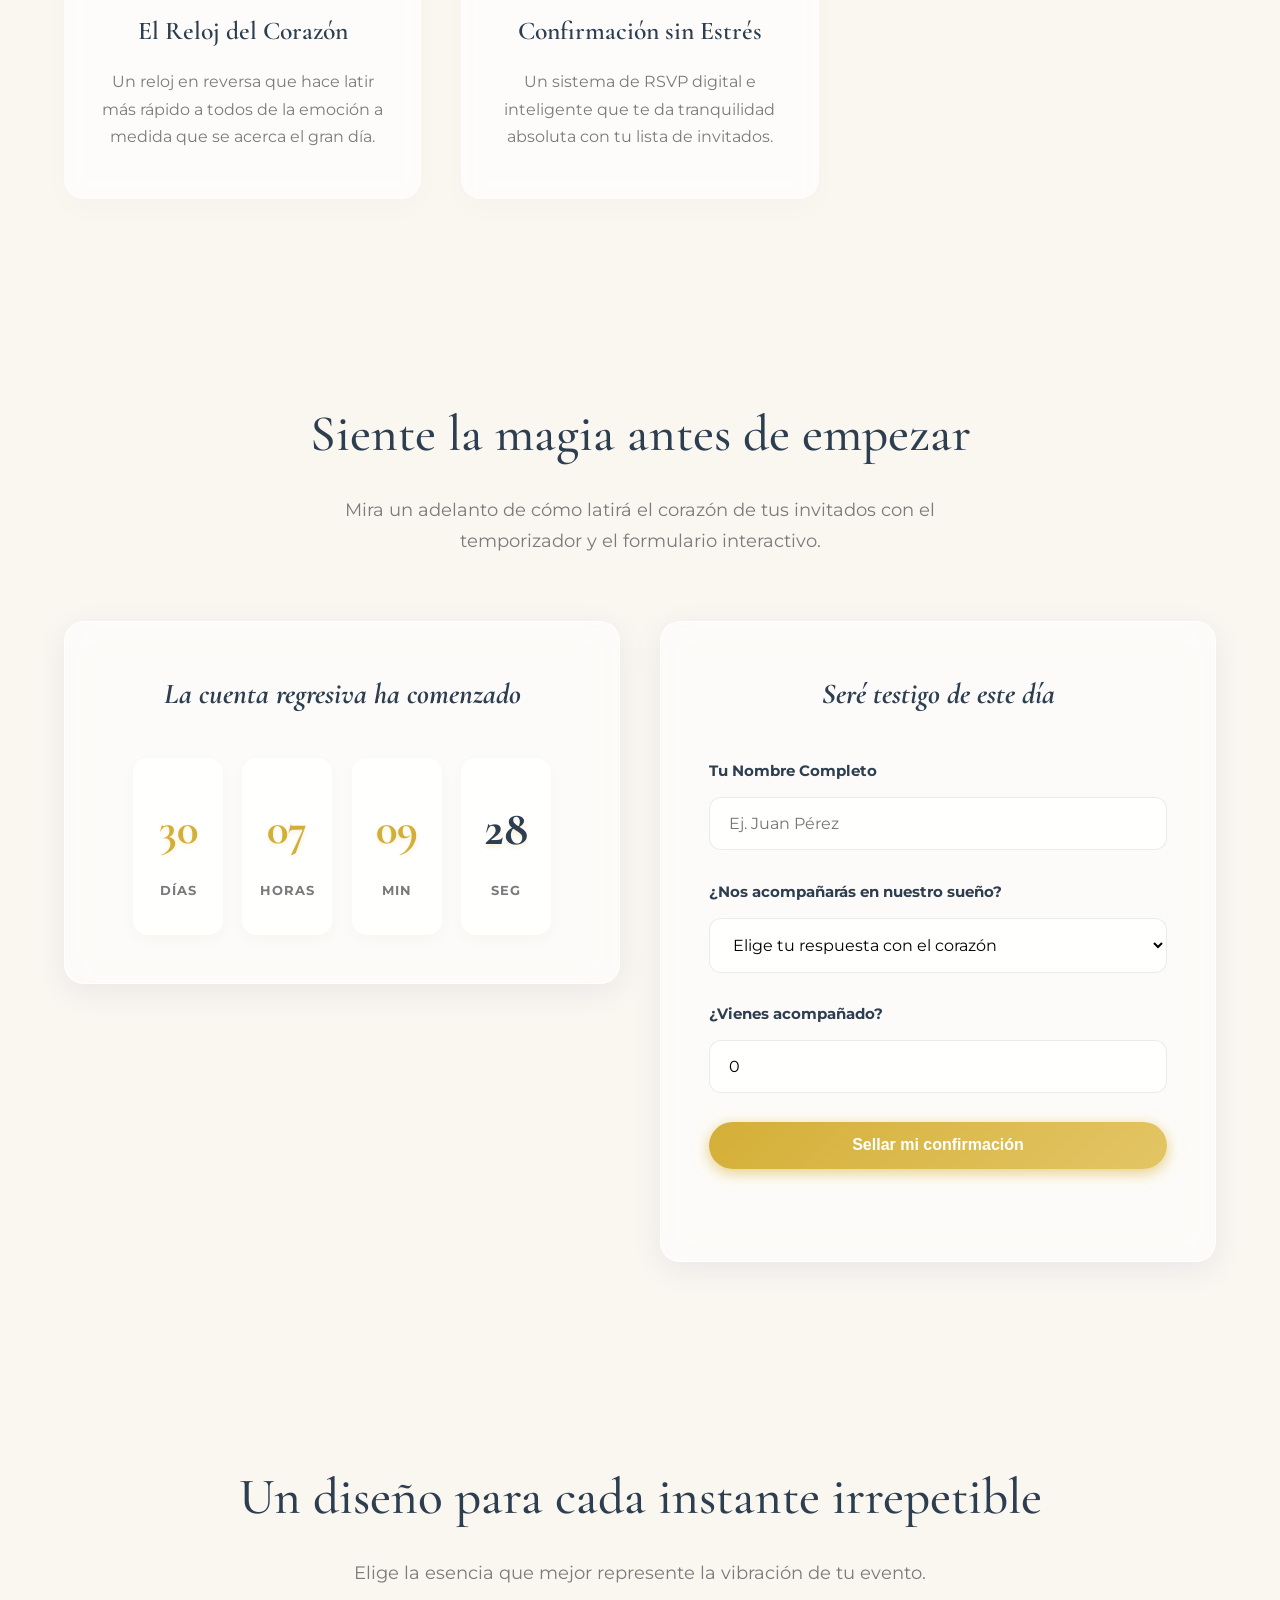
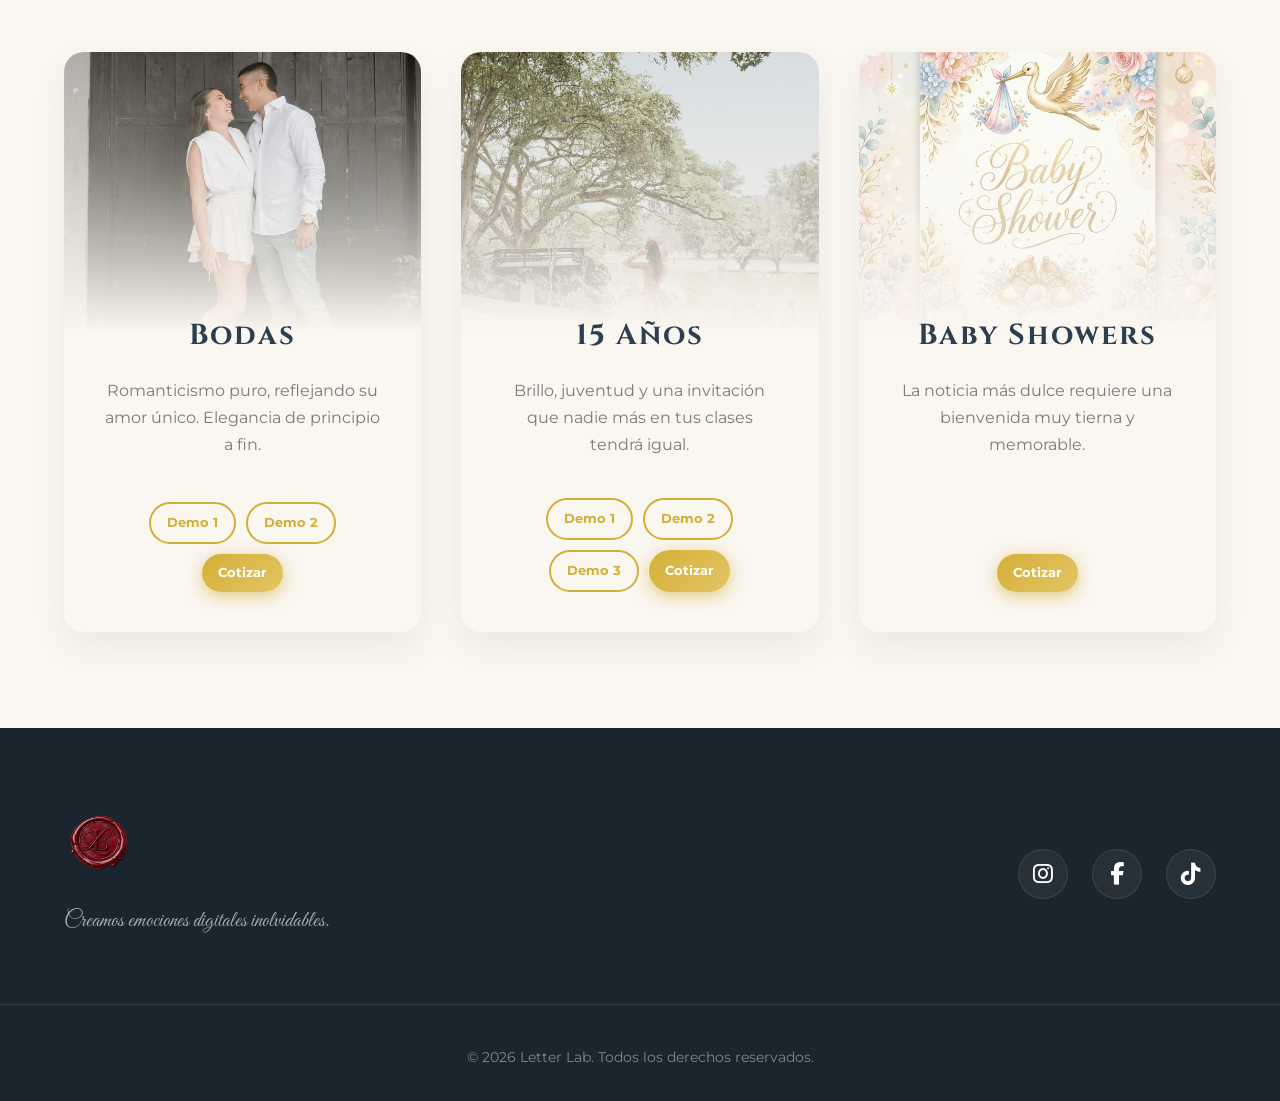
==== commit a4bc4e94: "Add files via upload" ====
--- a/index.html
+++ b/index.html
@@ -1,15 +1,19 @@
 <!DOCTYPE html>
 <html lang="es">
+
 <head>
     <meta charset="UTF-8">
     <meta name="viewport" content="width=device-width, initial-scale=1.0">
     <title>Letter Lab | Invitaciones Digitales</title>
     <!-- Google Fonts -->
-    <link href="https://fonts.googleapis.com/css2?family=Cormorant+Garamond:ital,wght@0,300;0,400;0,500;0,600;0,700;1,400&family=Montserrat:wght@300;400;500;600;700&family=Great+Vibes&family=Cinzel:wght@400;700&display=swap" rel="stylesheet">
+    <link
+        href="https://fonts.googleapis.com/css2?family=Cormorant+Garamond:ital,wght@0,300;0,400;0,500;0,600;0,700;1,400&family=Montserrat:wght@300;400;500;600;700&family=Great+Vibes&family=Cinzel:wght@400;700&display=swap"
+        rel="stylesheet">
     <!-- Font Awesome for Icons -->
     <link rel="stylesheet" href="https://cdnjs.cloudflare.com/ajax/libs/font-awesome/6.4.0/css/all.min.css">
     <link rel="stylesheet" href="styles.css">
 </head>
+
 <body>
     <!-- Fondo Mágico (Partículas/Orbes) -->
     <div class="magic-background">
@@ -25,7 +29,8 @@
         <section class="hero reveal">
             <div class="hero-content container">
                 <h1 class="split-text">Haz que tu evento sea inolvidable desde el primer clic</h1>
-                <p>No es solo una invitación, es la primera emoción que vivirán tus invitados. Sorpréndelos con una experiencia mágica, elegante y totalmente inmersiva.</p>
+                <p>No es solo una invitación, es la primera emoción que vivirán tus invitados. Sorpréndelos con una
+                    experiencia mágica, elegante y totalmente inmersiva.</p>
             </div>
             <!-- Scroll Indicator -->
             <div class="scroll-indicator">
@@ -37,18 +42,21 @@
         <section class="features container section-padding">
             <div class="section-header reveal">
                 <h2>Diseñado para enamorar a tus invitados</h2>
-                <p>Nuestras invitaciones son experiencias interactivas que conectan corazones y facilitan toda la organización.</p>
+                <p>Nuestras invitaciones son experiencias interactivas que conectan corazones y facilitan toda la
+                    organización.</p>
             </div>
             <div class="features-grid">
                 <div class="feature-card reveal" style="transition-delay: 0.1s;">
                     <div class="icon-wrapper floating-icon"><i class="fa-solid fa-images"></i></div>
                     <h3>Tus Mejores Momentos</h3>
-                    <p>Una galería interactiva donde tu historia de amor o la emoción de tu evento se cuenta en fotos y videos radiantes.</p>
+                    <p>Una galería interactiva donde tu historia de amor o la emoción de tu evento se cuenta en fotos y
+                        videos radiantes.</p>
                 </div>
                 <div class="feature-card reveal" style="transition-delay: 0.2s;">
                     <div class="icon-wrapper floating-icon"><i class="fa-solid fa-music"></i></div>
                     <h3>La Banda Sonora de tu Día</h3>
-                    <p>Una melodía se reproduce suavemente de fondo al abrirla, erizando la piel de tus invitados desde el primer segundo.</p>
+                    <p>Una melodía se reproduce suavemente de fondo al abrirla, erizando la piel de tus invitados desde
+                        el primer segundo.</p>
                 </div>
                 <div class="feature-card reveal" style="transition-delay: 0.3s;">
                     <div class="icon-wrapper floating-icon"><i class="fa-solid fa-location-dot"></i></div>
@@ -58,12 +66,14 @@
                 <div class="feature-card reveal" style="transition-delay: 0.4s;">
                     <div class="icon-wrapper floating-icon"><i class="fa-solid fa-hourglass-half"></i></div>
                     <h3>El Reloj del Corazón</h3>
-                    <p>Un reloj en reversa que hace latir más rápido a todos de la emoción a medida que se acerca el gran día.</p>
+                    <p>Un reloj en reversa que hace latir más rápido a todos de la emoción a medida que se acerca el
+                        gran día.</p>
                 </div>
                 <div class="feature-card reveal" style="transition-delay: 0.5s;">
                     <div class="icon-wrapper floating-icon"><i class="fa-solid fa-envelope-open-text"></i></div>
                     <h3>Confirmación sin Estrés</h3>
-                    <p>Un sistema de RSVP digital e inteligente que te da tranquilidad absoluta con tu lista de invitados.</p>
+                    <p>Un sistema de RSVP digital e inteligente que te da tranquilidad absoluta con tu lista de
+                        invitados.</p>
                 </div>
             </div>
         </section>
@@ -73,9 +83,10 @@
             <div class="container">
                 <div class="section-header reveal">
                     <h2>Siente la magia antes de empezar</h2>
-                    <p>Mira un adelanto de cómo latirá el corazón de tus invitados con el temporizador y el formulario interactivo.</p>
-                </div>
-                
+                    <p>Mira un adelanto de cómo latirá el corazón de tus invitados con el temporizador y el formulario
+                        interactivo.</p>
+                </div>
+
                 <div class="demo-container">
                     <!-- Countdown Demo -->
                     <div class="countdown-demo card glass-card reveal" style="transition-delay: 0.1s;">
@@ -120,7 +131,8 @@
                                 <label for="guests">¿Vienes acompañado?</label>
                                 <input type="number" id="guests" name="guests" min="0" max="5" value="0">
                             </div>
-                            <button type="submit" class="btn btn-primary btn-block btn-magic">Sellar mi confirmación</button>
+                            <button type="submit" class="btn btn-primary btn-block btn-magic">Sellar mi
+                                confirmación</button>
                             <p id="form-message" class="form-message"></p>
                         </form>
                     </div>
@@ -144,9 +156,13 @@
                         <h3>Bodas</h3>
                         <p>Romanticismo puro, reflejando su amor único. Elegancia de principio a fin.</p>
                         <div style="display: flex; gap: 10px; justify-content: center; flex-wrap: wrap;">
-                            <a href="WEDDING INVITATION/index.html" target="_blank" class="btn btn-secondary" style="font-size: 0.8rem; padding: 0.5rem 1rem;">Demo 1</a>
-                            <a href="WEDDING INVITATION 2/index.html" target="_blank" class="btn btn-secondary" style="font-size: 0.8rem; padding: 0.5rem 1rem;">Demo 2</a>
-                            <a href="https://wa.me/1234567890?text=Quiero%20conocer%20la%20magia%20para%20mi%20Boda" target="_blank" class="btn btn-primary" style="font-size: 0.8rem; padding: 0.5rem 1rem;">Cotizar</a>
+                            <a href="WEDDING INVITATION/index.html" target="_blank" class="btn btn-secondary"
+                                style="font-size: 0.8rem; padding: 0.5rem 1rem;">Demo 1</a>
+                            <a href="WEDDING INVITATION 2/index.html" target="_blank" class="btn btn-secondary"
+                                style="font-size: 0.8rem; padding: 0.5rem 1rem;">Demo 2</a>
+                            <a href="https://wa.me/1234567890?text=Quiero%20conocer%20la%20magia%20para%20mi%20Boda"
+                                target="_blank" class="btn btn-primary"
+                                style="font-size: 0.8rem; padding: 0.5rem 1rem;">Cotizar</a>
                         </div>
                     </div>
                 </div>
@@ -159,9 +175,15 @@
                         <h3>15 Años</h3>
                         <p>Brillo, juventud y una invitación que nadie más en tus clases tendrá igual.</p>
                         <div style="display: flex; gap: 10px; justify-content: center; flex-wrap: wrap;">
-                            <a href="INVITACION DIGITAL 15 AÑOS/index.html" target="_blank" class="btn btn-secondary" style="font-size: 0.8rem; padding: 0.5rem 1rem;">Demo 1</a>
-                            <a href="INVITACION DIGITAL 15 AÑOS 2/index.html" target="_blank" class="btn btn-secondary" style="font-size: 0.8rem; padding: 0.5rem 1rem;">Demo 2</a>
-                            <a href="https://wa.me/1234567890?text=Quiero%20conocer%20la%20magia%20para%20mis%2015" target="_blank" class="btn btn-primary" style="font-size: 0.8rem; padding: 0.5rem 1rem;">Cotizar</a>
+                            <a href="INVITACION DIGITAL 15 AÑOS/index.html" target="_blank" class="btn btn-secondary"
+                                style="font-size: 0.8rem; padding: 0.5rem 1rem;">Demo 1</a>
+                            <a href="INVITACION DIGITAL 15 AÑOS 2/index.html" target="_blank" class="btn btn-secondary"
+                                style="font-size: 0.8rem; padding: 0.5rem 1rem;">Demo 2</a>
+                            <a href="INVITACION DIGITAL 15 AÑOS 3/index.html" target="_blank" class="btn btn-secondary"
+                                style="font-size: 0.8rem; padding: 0.5rem 1rem;">Demo 3</a>
+                            <a href="https://wa.me/1234567890?text=Quiero%20conocer%20la%20magia%20para%20mis%2015"
+                                target="_blank" class="btn btn-primary"
+                                style="font-size: 0.8rem; padding: 0.5rem 1rem;">Cotizar</a>
                         </div>
                     </div>
                 </div>
@@ -174,7 +196,9 @@
                         <h3>Baby Showers</h3>
                         <p>La noticia más dulce requiere una bienvenida muy tierna y memorable.</p>
                         <div style="display: flex; gap: 10px; justify-content: center; flex-wrap: wrap;">
-                            <a href="https://wa.me/1234567890?text=Quiero%20conocer%20la%20magia%20para%20mi%20Baby%20Shower" target="_blank" class="btn btn-primary" style="font-size: 0.8rem; padding: 0.5rem 1rem;">Cotizar</a>
+                            <a href="https://wa.me/1234567890?text=Quiero%20conocer%20la%20magia%20para%20mi%20Baby%20Shower"
+                                target="_blank" class="btn btn-primary"
+                                style="font-size: 0.8rem; padding: 0.5rem 1rem;">Cotizar</a>
                         </div>
                     </div>
                 </div>
@@ -208,4 +232,5 @@
 
     <script src="script.js"></script>
 </body>
-</html>
+
+</html>
